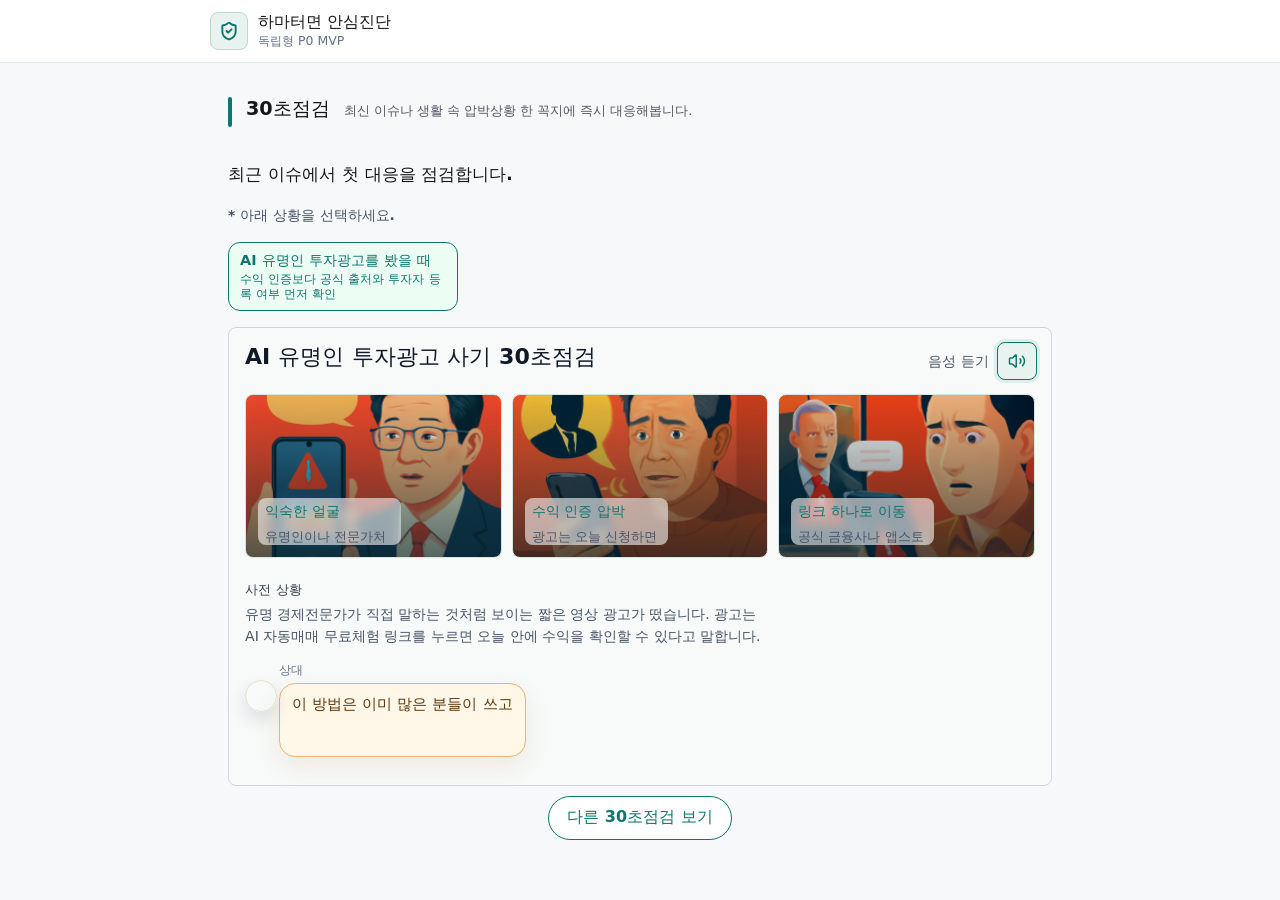
==== docs/mini/2026-06-ai-deepfake-investment-ad/index.html @ 928152b6 "Deploy AI deepfake investment 30sec page" ====
<!doctype html>
<html lang="ko">
  <head>
  <meta name="hama-public-runtime-contract" content="independent_issue_check_react_runtime.v1">
  <style>.top-nav,.participant-chip,.hama-close-button{display:none!important}.header-action-zone{justify-content:flex-end!important}.app-header{position:static!important}</style>
  <script>window.HAMA_PUBLIC_ISSUE_ID="issue_2026_06_ai_deepfake_investment_ad";if(!location.hash){location.replace(location.pathname+location.search+'#/issue-check?issue_id='+encodeURIComponent(window.HAMA_PUBLIC_ISSUE_ID));}</script>
    <meta charset="UTF-8" />
    <meta name="viewport" content="width=device-width, initial-scale=1.0" />
    <title>AI Fraud Prevention MVP</title>
    <script type="module" crossorigin src="./assets/index-FjPVDmF1.js"></script>
    <link rel="stylesheet" crossorigin href="./assets/index-Bc8JaOlA.css">
  </head>
  <body>
    <div id="root"></div>
  </body>
</html>
---- docs/mini/2026-06-ai-deepfake-investment-ad/assets/index-Bc8JaOlA.css ----
:root{color:#171717;background:#f7f8fa;font-family:Inter,Pretendard,Noto Sans KR,system-ui,-apple-system,BlinkMacSystemFont,Segoe UI,sans-serif;font-synthesis:none;text-rendering:optimizeLegibility}*{box-sizing:border-box}body{margin:0;min-width:320px}a{color:inherit;text-decoration:none}button,input,textarea{font:inherit}.app-shell{min-height:100vh}.app-header{position:sticky;top:0;z-index:10;border-bottom:1px solid #e4e7ec;background:#fffffff5;padding:12px 18px;-webkit-backdrop-filter:blur(12px);backdrop-filter:blur(12px)}.app-header-inner{display:flex;width:min(100%,860px);align-items:center;justify-content:space-between;gap:18px;margin:0 auto}.brand-link{display:inline-flex;min-width:190px;align-items:center;gap:10px}.brand-zone{display:inline-flex;min-width:250px;align-items:center;gap:10px}.admin-entry-link{flex:0 0 auto;border:1px solid #d0d5dd;border-radius:999px;background:#fff;padding:5px 9px;color:#667085;font-size:.74rem;font-weight:900}.admin-entry-link:hover,.admin-entry-link:focus-visible{border-color:#0f766e;color:#0f766e;outline:none}.header-action-zone{display:flex;min-width:0;flex:1;align-items:center;justify-content:flex-end;gap:12px}.hama-return-stack{display:inline-flex;flex:0 0 auto;align-items:center;flex-direction:column;justify-content:center;gap:5px;text-align:center}.participant-chip{flex:0 0 auto;padding:0 2px;color:#7a6672;font-size:.76rem;font-weight:500;line-height:1;white-space:nowrap}.hama-close-button{position:relative;display:inline-flex;flex:0 0 auto;align-items:center;gap:5px;overflow:hidden;border:1px solid #d8dee8;border-radius:999px;background:#fff;padding:6px 12px;color:#667085;font-size:.7rem;font-weight:900;line-height:1;white-space:nowrap;cursor:pointer}.hama-close-button:after{position:absolute;right:7px;top:50%;color:#66708524;content:"×";font-size:1.8rem;font-weight:900;line-height:1;transform:translateY(-52%)}.hama-close-button span{position:relative;z-index:1}.hama-close-button:hover,.hama-close-button:focus-visible{border-color:#9fb4c8;background:#f7fafc;color:#344054;outline:none}.brand-mark{display:inline-flex;width:38px;height:38px;align-items:center;justify-content:center;border:1px solid #bfd7d0;border-radius:8px;background:#e8f3ef;color:#0f766e}.brand-title,.brand-subtitle{display:block;letter-spacing:0}.brand-title{font-size:.98rem;font-weight:800;line-height:1.2}.brand-subtitle{margin-top:2px;color:#667085;font-size:.78rem;line-height:1.2}.top-nav{display:flex;min-width:0;flex:0 1 auto;align-items:center;justify-content:flex-end;gap:10px;overflow-x:auto;padding-bottom:2px}.top-nav-group{display:inline-flex;align-items:center;gap:4px}.top-nav-group+.top-nav-group{position:relative;padding-left:11px}.top-nav-group+.top-nav-group:before{position:absolute;left:0;width:1px;height:18px;border-radius:999px;background:#d6ddd8;content:""}.top-nav-link{flex:0 0 auto;border-radius:8px;padding:8px 11px;color:#475467;font-size:.94rem;font-weight:850;line-height:1}.top-nav-link:hover,.top-nav-link:focus-visible,.top-nav-link[aria-current=page]{background:#e8f3ef;color:#0f766e;outline:none}.page-shell{width:min(100%,860px);margin:0 auto;padding:30px 18px 42px}.module-header{margin-bottom:20px;border:0;border-radius:0;background:transparent;padding:4px 0 10px}.module-heading{display:flex;align-items:flex-start;gap:14px}.module-heading-bar{display:block;width:4px;height:52px;flex:0 0 auto;border-radius:999px;background:#0f766e}.module-header-issue-check .module-heading-bar,.module-header-diagnosis .module-heading-bar{height:30px}.module-header-report .module-heading-bar{height:76px}.module-header-issue-check+.content-band,.module-header-diagnosis+.content-band,.module-header-training+.content-band{border-top:0;padding-top:6px}.eyebrow{margin:0 0 6px;color:#0f766e;font-size:.72rem;font-weight:900;letter-spacing:0}h1,h2{margin:0;letter-spacing:0}h1{font-size:1.2rem;font-weight:750;line-height:1.28}h2{font-size:1.15rem;line-height:1.35}.hero-copy{max-width:760px;margin:8px 0 0;color:#525866;font-size:.8rem;line-height:1.55}.module-title-copy-row{display:grid;gap:0}.module-title-copy-row .hero-copy{margin:14px 0 0}.module-header-training .module-title-copy-row{display:flex;flex-wrap:wrap;align-items:baseline;gap:10px 14px}.module-header-training .hero-copy{max-width:none;margin:0}.module-header-diagnosis .module-title-copy-row,.module-header-issue-check .module-title-copy-row{display:flex;flex-wrap:wrap;align-items:baseline;gap:10px 14px}.module-header-diagnosis .hero-copy,.module-header-issue-check .hero-copy{max-width:none;margin:0}.entry-actions,.flow-actions{display:flex;flex-wrap:wrap;gap:10px}.entry-actions{margin:18px 0 0 56px}.primary-link,.secondary-link{display:inline-flex;min-height:40px;align-items:center;justify-content:center;gap:8px;border:1px solid transparent;border-radius:8px;padding:9px 13px;font-size:.92rem;font-weight:800}button.primary-link,button.secondary-link{cursor:pointer;font-family:inherit}button.primary-link:disabled,button.secondary-link:disabled{cursor:not-allowed;opacity:.55}.primary-link{background:#0f766e;color:#fff}.primary-link:hover,.primary-link:focus-visible{background:#115e59;outline:none}.secondary-link{border-color:#d0d5dd;background:#fff;color:#344054}.secondary-link:hover,.secondary-link:focus-visible{border-color:#98a2b3;outline:none}.module-grid{display:grid;grid-template-columns:repeat(2,minmax(0,1fr));gap:12px}.module-card{display:flex;min-height:132px;width:100%;align-items:flex-start;gap:12px;border:1px solid #e4e7ec;border-radius:8px;background:#fff;padding:16px;color:inherit;text-align:left}.module-card:hover,.module-card:focus-visible{border-color:#0f766e;outline:none}.module-card[data-highlighted=true]{border-color:#0f766e;box-shadow:0 0 0 3px #0f766e1f}.module-icon{display:inline-flex;width:40px;height:40px;flex:0 0 auto;align-items:center;justify-content:center;border-radius:8px;background:#e8f3ef;color:#0f766e}.module-text{display:grid;gap:6px}.module-meta{width:fit-content;border-radius:999px;background:#f2f4f7;padding:3px 8px;color:#475467;font-size:.74rem;font-weight:800}.module-title{font-size:1rem;font-weight:800;line-height:1.35}.module-description{color:#525866;font-size:.92rem;line-height:1.55}.content-band{display:grid;gap:16px;border-top:1px solid #e4e7ec;padding-top:22px}.status-panel{max-width:760px}.status-panel p{margin:10px 0 0;color:#525866;line-height:1.65}.issue-check-status-panel{display:flex;flex-wrap:wrap;align-items:baseline;gap:10px 14px;max-width:none}.issue-check-status-panel h2{font-size:1.05rem}.issue-check-status-panel .status-label{margin:0!important}.status-label{margin:0 0 8px!important;color:#0f766e!important;font-size:.82rem;font-weight:800}.privacy-note{margin:18px 0 0;color:#667085;font-size:.9rem}.hama-link-panel{display:flex;align-items:center;justify-content:space-between;gap:16px;border:1px solid #c7d7d2;border-radius:8px;background:#f7fbf9;padding:16px}.compact-hama-link-panel{align-items:flex-start}.hama-link-panel h2{margin:0;font-size:1.04rem}.hama-link-panel p{margin:8px 0 0;color:#475467;line-height:1.55}.hama-link-actions{display:flex;flex-wrap:wrap;justify-content:flex-end;gap:10px}.hama-login-status-panel{display:flex;align-items:center;justify-content:space-between;gap:14px;margin-top:8px;padding:0;background:transparent}.hama-login-status-panel h2{margin:0;color:#475467;font-size:.74rem;font-weight:400;line-height:1.35}.hama-login-status-panel h2:before{content:"※ "}.hama-login-status-panel.linked h2:before{content:""}.hama-login-status-panel .secondary-link{flex:0 0 auto;padding:7px 12px;font-size:.82rem}.hama-linked-badge{flex:0 0 auto;border:1px solid #b7ddd2;border-radius:999px;background:#effaf6;padding:5px 10px;color:#0f766e;font-size:.76rem;font-weight:850}.report-login-footer{margin-top:-4px}.report-login-footer .hama-login-status-panel{margin-top:0}.report-experience-recommendations{align-items:stretch;flex-direction:column}.hama-recommendation-copy{max-width:860px}.hama-experience-list{display:grid;grid-template-columns:repeat(2,minmax(0,1fr));gap:10px}.hama-experience-card{display:block;border:1px solid #d0d5dd;border-radius:8px;background:#fff;padding:13px;color:inherit;text-decoration:none}.hama-experience-card-link{cursor:pointer;transition:border-color .16s ease,box-shadow .16s ease,transform .16s ease}.hama-experience-card-link:hover,.hama-experience-card-link:focus-visible{border-color:#0f766e;box-shadow:0 8px 20px #0f172a14;outline:none;transform:translateY(-1px)}.hama-experience-card strong{color:#101828}.hama-experience-card p{margin:5px 0 0;font-size:.88rem}.compact-experience-link{min-height:38px;white-space:nowrap}.training-program-section{border:1px solid #d7e4df;border-radius:8px;background:#fff;padding:16px}.training-program-section .section-heading-row{align-items:center}.training-program-section .section-heading-row>div{max-width:760px}.hama-gate-layout{display:grid;justify-items:center}.hama-gate-card{display:grid;width:min(760px,100%);gap:16px;border:1px solid #d0d5dd;border-radius:8px;background:#fff;padding:24px}.hama-gate-card h2,.hama-gate-card h3{margin:0}.hama-gate-card p{margin:0;color:#475467;line-height:1.6}.hama-gate-actions{display:flex;flex-wrap:wrap;gap:10px}.hama-route-gate{padding-top:24px}.hama-route-gate-card{display:grid;gap:10px;max-width:720px;margin:0 auto;padding:26px;border:1px solid rgba(26,122,105,.18);border-radius:14px;background:#ffffffd1;box-shadow:0 12px 30px #17302a14}.hama-route-gate-icon{display:inline-flex;width:48px;height:48px;align-items:center;justify-content:center;border-radius:16px;color:#0f766e;background:#e6f5f1}.hama-route-gate-card h2{margin:0;font-size:1.18rem;color:#10231f}.hama-route-gate-card p{margin:0;color:#50615d;line-height:1.55}.mock-login-panel{display:grid;gap:12px;border:1px solid #c7d7d2;border-radius:8px;background:#f7fbf9;padding:16px}.hama-link-error{display:block;margin-top:8px;color:#b42318;font-size:.9rem}.hama-inline-note{color:#0f766e!important;font-weight:700}.hama-callback-layout{display:grid;gap:16px}.hama-token-input{width:min(420px,100%);border:1px solid #d0d5dd;border-radius:8px;margin-top:12px;padding:10px 12px;color:#101828;font:inherit}.hama-token-input:focus{border-color:#0f766e;outline:2px solid rgba(15,118,110,.16)}.hama-fake-token-row{display:flex;flex-wrap:wrap;gap:8px;margin-top:12px}.entry-context-panel{display:flex;gap:12px;border:1px solid #d7e4df;border-radius:8px;background:#fff;margin-bottom:16px;padding:16px}.entry-context-icon{display:inline-flex;width:40px;height:40px;flex:0 0 auto;align-items:center;justify-content:center;border-radius:8px;background:#e8f3ef;color:#0f766e}.entry-context-panel h2,.entry-choice-copy h2{font-size:1.1rem}.entry-context-panel p:not(.status-label),.entry-choice-copy p:not(.status-label){margin:8px 0 0;color:#525866;line-height:1.6}.entry-context-panel strong{color:#0f766e}.entry-context-meta{display:flex;flex-wrap:wrap;gap:8px;margin:12px 0 0}.entry-context-meta div{display:inline-flex;align-items:center;gap:6px;border-radius:999px;background:#f2f4f7;padding:5px 9px}.entry-context-meta dt,.entry-context-meta dd{margin:0;font-size:.78rem}.entry-context-meta dt{color:#667085;font-weight:800}.entry-context-meta dd{color:#344054}.entry-choice-band{display:flex;align-items:flex-end;justify-content:space-between;gap:16px;border-top:1px solid #e4e7ec;padding:20px 0 14px}.entry-choice-copy{max-width:720px}.entry-choice-note{display:inline-flex;flex:0 0 auto;align-items:center;gap:7px;border:1px solid #d0d5dd;border-radius:8px;background:#fff;padding:9px 11px;color:#475467;font-size:.86rem;font-weight:800}.chat-preview{display:grid;gap:14px;max-width:860px}.training-chat-preview{max-width:860px}.training-chat-room{min-height:0;align-content:start}.training-response-zone{border:1px solid #d0d5dd;border-radius:8px;background:#fff;padding:10px}.training-timer{display:grid;gap:6px;border:1px solid transparent;border-radius:8px;background:transparent;padding:2px 0 0}.training-timer>div:first-child{display:flex;align-items:center;justify-content:space-between;gap:12px;color:#475467;font-size:.84rem}.training-timer strong{color:#344054}.training-timer span{color:#0f766e;font-weight:900}.training-timer-track{height:5px;overflow:hidden;border-radius:999px;background:#e4e7ec}.training-timer-track span{display:block;height:100%;border-radius:inherit;background:#0f766e;transition:width .2s ease,background .2s ease}.training-timer-soon{border-color:#f6d68b;background:#fffbeb;padding:8px 10px}.training-timer-soon span{color:#b54708}.training-timer-soon .training-timer-track span,.training-timer-urgent .training-timer-track span{background:#d97706}.training-timer-urgent{border-color:#f1b861;background:#fff7ed;padding:8px 10px}.training-timer-urgent span{color:#9a3412}.training-inline-guide{display:flex;flex-wrap:wrap;gap:8px;margin-bottom:-8px;color:#475467;font-size:.9rem;line-height:1.45}.training-inline-guide strong{color:#101828}.training-context-text{display:grid;gap:5px;margin-bottom:4px;color:#475467;font-size:.9rem;line-height:1.6}.training-context-text strong{color:#101828;font-size:.86rem}.training-chat-title-row{display:flex;flex-wrap:wrap;align-items:baseline;gap:8px}.training-chat-title-row>div{display:flex;flex-wrap:wrap;align-items:baseline;gap:8px}.training-chat-title-row span{color:#0f766e;font-size:.82rem;font-weight:900}.training-chat-title-row h2{color:#101828;font-size:1.18rem;line-height:1.35}.response-timer{display:grid;flex:0 0 auto;justify-items:center;gap:2px;min-width:82px;color:#0f766e}.response-timer-ring{width:70px;height:70px;transform:rotate(-90deg)}.response-timer-ring-bg,.response-timer-ring-value{fill:none;stroke-width:8}.response-timer-ring-bg{stroke:#e6efe9}.response-timer-ring-value{stroke:#0f766e;stroke-linecap:round;transition:stroke-dashoffset .26s linear,stroke .18s ease}.response-timer-copy{display:grid;justify-items:center;gap:1px;font-size:.72rem;line-height:1.15}.response-timer-copy strong{color:#475467;font-size:.68rem;font-weight:800}.response-timer-copy span{color:inherit;font-weight:900}.response-timer-soon{color:#b54708}.response-timer-soon .response-timer-ring-value{stroke:#d97706}.response-timer-urgent{animation:response-timer-pulse .78s ease-in-out infinite alternate;color:#b45309}.response-timer-urgent .response-timer-ring-value{stroke:#f59e0b}.response-timer-paused{opacity:.72}.chat-room-timer{position:absolute;right:12px;bottom:12px;z-index:2;pointer-events:none}.chat-room-timer .response-timer{min-width:120px;padding:7px;border-radius:999px;background:#f7faf9e6;box-shadow:0 8px 18px #0f172a14}.chat-room-timer .response-timer-ring{width:98px;height:98px}.chat-room-timer .response-timer-copy strong{font-size:.68rem}.chat-room-timer .response-timer-copy span{font-size:.92rem}@keyframes response-timer-pulse{0%{transform:scale(1)}to{transform:scale(1.045)}}@media(max-width:640px){.diagnosis-situation-title-group,.training-chat-title-row{align-items:flex-start}.response-timer{min-width:68px}.response-timer-ring{width:58px;height:58px}.response-timer-copy{font-size:.68rem}.chat-room-timer{right:8px;bottom:8px}.chat-room-timer .response-timer{min-width:88px}.chat-room-timer .response-timer-ring{width:72px;height:72px}}.training-action-log{display:grid;grid-template-columns:repeat(2,minmax(0,1fr));gap:8px}.training-action-log button{display:flex;min-height:32px;align-items:center;animation:action-log-reveal .42s ease both;gap:8px;border:1px solid #eadfce;border-radius:8px;background:#fffaf2;padding:5px 9px;color:#344054;text-align:left;cursor:pointer}@keyframes action-log-reveal{0%{opacity:0;transform:translateY(8px)}to{opacity:1;transform:translateY(0)}}.training-action-log button[aria-pressed=true]{border-color:#0f766e;background:#ecfdf3;color:#0f766e}.training-action-log strong{flex:0 0 auto;color:inherit;font-size:.8rem}.training-action-log span{min-width:0;color:#667085;font-size:.78rem;line-height:1.25;overflow:hidden;text-overflow:ellipsis;white-space:nowrap}.training-response-note{margin:-2px 0 0;color:#667085;font-size:.74rem;line-height:1.34}.diagnosis-start,.diagnosis-chat-shell{display:grid;gap:14px;max-width:860px}.diagnosis-start-copy{display:grid;gap:2px}.diagnosis-start-copy h2{max-width:720px;font-size:1.45rem}.diagnosis-start-copy p:not(.status-label){display:flex;flex-wrap:wrap;align-items:baseline;gap:8px;max-width:860px;color:#525866;line-height:1.65}.diagnosis-start-copy p:not(.status-label) strong{color:#101828}.primary-pill-button{display:inline-flex;min-height:46px;width:fit-content;align-items:center;justify-content:center;border:1px solid #0f766e;border-radius:999px;background:#0f766e;padding:10px 22px;color:#fff;font-weight:900;cursor:pointer}.primary-pill-button:disabled{border-color:#d0d5dd;background:#eaecf0;color:#667085;cursor:not-allowed}.primary-pill-link,.secondary-pill-button{display:inline-flex;min-height:44px;min-width:164px;align-items:center;justify-content:center;gap:8px;border-radius:999px;padding:9px 18px;font-weight:900;text-decoration:none}.primary-pill-link{border:1px solid #1d4ed8;background:#1d4ed8;color:#fff}.secondary-pill-button{border:1px solid #0f766e;background:#fff;color:#0f766e;cursor:pointer}.secondary-pill-button:disabled{border-color:#d0d5dd;background:#f2f4f7;color:#98a2b3;cursor:not-allowed}.utility-text-button{display:inline-flex;min-height:32px;align-items:center;justify-content:center;border:1px solid #d0d5dd;border-radius:8px;background:#f9fafb;padding:6px 10px;color:#667085;font-size:.78rem;font-weight:800;line-height:1;cursor:pointer}.utility-text-button:hover{border-color:#98a2b3;background:#f2f4f7;color:#344054}.diagnosis-chat-topline{display:grid;grid-template-columns:minmax(0,2fr) minmax(250px,1fr);align-items:start;gap:14px}.diagnosis-progress-area{display:grid;gap:10px}.diagnosis-top-actions{display:flex;flex-wrap:wrap;justify-content:flex-end;gap:10px}.diagnosis-top-actions .primary-pill-button,.diagnosis-top-actions .primary-pill-link,.diagnosis-top-actions .secondary-pill-button{width:164px}.diagnosis-top-actions .utility-text-button{width:auto}.diagnosis-pre-notes{display:grid;gap:4px;color:#667085;font-size:.78rem;line-height:1.45}.diagnosis-pre-notes p{margin:0}.diagnosis-workspace{display:grid;align-items:start;grid-template-columns:1fr;gap:16px}.diagnosis-primary-column{display:grid;max-width:none;gap:10px}.diagnosis-experience-stage{width:100%}.diagnosis-context-note{display:grid;gap:4px;max-width:66%;color:#475467;font-size:.88rem;line-height:1.55}.diagnosis-context-note strong{color:#344054;font-size:.82rem}.diagnosis-context-note p{margin:0}.diagnosis-chat-room{position:relative;display:grid;min-height:0;align-content:start;gap:12px;border:1px solid #d0d5dd;border-radius:8px;background:#f7faf9;padding:16px}.diagnosis-situation-heading{margin:0 52px 2px 0;color:#101828;font-size:1.45rem;font-weight:900;line-height:1.15}.diagnosis-merged-title{display:flex;flex-wrap:wrap;align-items:baseline;gap:8px}.diagnosis-merged-title span{color:#0f766e;font-size:.88rem;font-weight:900}.diagnosis-merged-title .diagnosis-situation-heading{margin:0 52px 0 0;font-size:1.42rem}.issue-situation-heading{margin-bottom:0;font-size:1.38rem}.issue-context-note{margin-top:-2px;margin-bottom:2px}.diagnosis-situation-title-group{display:grid;gap:4px}.diagnosis-situation-title-group>div{display:grid;gap:4px;min-width:0}.diagnosis-pre-situation-title{margin:0 52px 2px 0;color:#344054;font-size:1.04rem;font-weight:800;line-height:1.35}.diagnosis-input-zone{display:grid;gap:10px}.diagnosis-bottom-actions{display:flex;flex-wrap:wrap;justify-content:center;gap:10px}.mock-action-panel{display:grid;gap:12px;border:1px solid #d0d5dd;border-radius:8px;background:#fff;padding:14px}.mock-action-panel h3,.mock-action-panel p{margin:0}.mock-action-panel h3{color:#101828;font-size:.98rem}.mock-action-panel p:not(.status-label){color:#667085;font-size:.86rem;line-height:1.5}.diagnosis-result-stage{display:grid;gap:14px}.result-stage-header{display:grid;gap:4px;border:1px solid #d0d5dd;border-radius:8px;background:#fff;padding:16px}.result-stage-header h2,.result-stage-header p{margin:0}.result-stage-header h2{color:#101828;font-size:1.35rem}.result-stage-header p:not(.status-label){color:#475467;font-size:.95rem}.result-stage-grid{display:grid;grid-template-columns:repeat(2,minmax(0,1fr));gap:14px}.result-info-block{display:grid;align-content:start;gap:12px;border:1px solid #d0d5dd;border-radius:8px;padding:16px}.result-info-block-context{background:#f8fafc}.result-info-block-user{border-color:#eadfcf;background:#fffaf2}.result-info-block h3{margin:0;color:#101828;font-size:1.04rem;line-height:1.35}.result-info-block dl{display:grid;gap:10px;margin:0}.result-info-block dl>div{display:grid;gap:3px}.result-info-block dt{color:#667085;font-size:.78rem;font-weight:900}.result-info-block dd{margin:0;color:#344054;font-size:.9rem;line-height:1.5}.issue-result-explanation{border:1px solid #d7e4df;border-radius:8px;background:#f7fbf9;margin:0;padding:10px 12px;color:#344054;font-size:.9rem;font-weight:700;line-height:1.55}.issue-result-headline{display:flex;flex-wrap:wrap;align-items:center;gap:9px}.issue-result-face{display:inline-flex;align-items:center;gap:5px;border-radius:999px;padding:5px 9px;font-size:.85rem}.issue-result-face span{font-size:1.1rem;line-height:1}.issue-result-face b{font-size:.8rem}.issue-result-face-safe{background:#f0fdf4;color:#047857}.issue-result-face-risk{background:#fef2f2;color:#b42318}.issue-result-face-neutral{background:#f8fafc;color:#475467}.diagnosis-result-actions{display:flex;flex-wrap:wrap;justify-content:center;gap:10px}.diagnosis-side-panel{position:sticky;top:12px;display:grid;min-height:300px;align-content:start;gap:12px;border:1px solid #d0d5dd;border-radius:8px;background:#fff;padding:16px}.diagnosis-side-panel h3{margin:0;color:#101828;font-size:1.05rem;line-height:1.35}.diagnosis-side-panel dl{display:grid;gap:10px;margin:0}.diagnosis-side-panel dl>div{display:grid;gap:3px}.diagnosis-side-panel dt{color:#667085;font-size:.78rem;font-weight:900}.diagnosis-side-panel dd{margin:0;color:#344054;font-size:.9rem;line-height:1.5}.diagnosis-side-placeholder{display:flex;min-height:260px;align-items:center;justify-content:center;margin:0;color:#98a2b3;font-size:.9rem;line-height:1.55;text-align:center}.diagnosis-signal-grid{display:grid;grid-template-columns:repeat(2,minmax(0,1fr));gap:8px}.diagnosis-signal-grid span{border-radius:8px;padding:7px 9px;font-size:.78rem;font-weight:900;text-align:center}.signal-muted{border:1px solid #e4e7ec;background:#f9fafb;color:#667085}.signal-neutral{border:1px solid #d0d5dd;background:#f8fafc;color:#475467}.signal-risk{border:1px solid #fecaca;background:#fef2f2;color:#b42318}.signal-safe{border:1px solid #bbf7d0;background:#f0fdf4;color:#047857}.quick-action-assist{display:grid;gap:8px;color:#475467;font-size:.88rem;line-height:1.55}.quick-action-assist p{margin:0}.quick-action-assist-row{display:grid;grid-template-columns:minmax(0,3fr) minmax(140px,1fr);align-items:center;gap:10px}.quick-action-toggle{display:inline-flex;align-items:center;justify-content:center;gap:6px;width:100%}.agent-speech-bubble{position:static;min-height:74px;padding-right:16px}.issue-check-shell .agent-speech-controls{position:absolute;top:14px;right:14px;display:inline-flex;align-items:center;gap:8px;z-index:4}.agent-speech-controls{position:absolute;top:14px;right:14px;display:inline-flex;align-items:center;gap:8px;z-index:2}.agent-speaker-button{width:38px;min-height:36px}.module-progress{display:grid;gap:8px}.module-progress>div:first-child{display:flex;align-items:center;justify-content:space-between;gap:12px;color:#475467;font-size:.9rem}.module-progress>div:first-child span{color:#0f766e;font-weight:900}.module-progress strong{color:#0f766e}.progress-track{height:8px;overflow:hidden;border-radius:999px;background:#e4e7ec}.progress-track span{display:block;height:100%;border-radius:inherit;background:#0f766e}.safety-notice{display:flex;gap:8px;margin-top:-8px;border:1px solid #fedf89;border-radius:8px;background:#fffaeb;padding:7px 9px;color:#7a2e0e}.safety-icon{display:inline-flex;flex:0 0 auto;margin-top:1px}.safety-notice strong{display:block;font-size:.84rem}.safety-notice p{margin:2px 0 0;font-size:.8rem;line-height:1.35}.chat-scenario{display:grid;gap:14px;border:1px solid #e4e7ec;border-radius:8px;background:#fff;padding:16px}.scenario-copy p:not(.status-label){margin:10px 0 0;color:#525866;line-height:1.65}.scenario-heading-row{display:flex;align-items:flex-start;justify-content:space-between;gap:12px}.scenario-message{margin:0;border-left:4px solid #0f766e;background:#f7fbf9;padding:12px 14px}.scenario-message span{color:#0f766e;font-size:.82rem;font-weight:800}.scenario-message p{margin:6px 0 0;color:#344054;line-height:1.6}.scenario-tags{display:flex;flex-wrap:wrap;gap:6px}.scenario-tags span{border-radius:999px;background:#eef4ff;padding:5px 9px;color:#3538cd;font-size:.78rem;font-weight:800}.chat-message-list{display:grid;gap:10px}.message-row{display:grid;max-width:min(86%,560px);gap:4px}.message-row-agent,.message-row-system,.message-row-result{justify-self:start}.message-row-user{justify-self:end}.message-speaker-label{display:flex;align-items:center;justify-content:flex-start;gap:8px;color:#667085;font-size:.78rem;font-weight:900}.message-row-user .message-speaker-label{justify-content:flex-end;text-align:right}.message-speaker-label small{color:#98a2b3;font-size:.72rem}.message-bubble{width:100%;border:1px solid #eadfce;border-radius:16px;background:#fffaf2;padding:9px 12px}.message-bubble header{display:flex;align-items:center;justify-content:space-between;gap:12px;margin-bottom:6px;color:#667085;font-size:.78rem;font-weight:800}.message-bubble small{color:#98a2b3;font-size:.72rem}.message-bubble p{margin:0;color:#344054;font-size:.92rem;line-height:1.45}.message-bubble-agent{border-color:#eadfce;background:#fffaf2}.message-bubble-user{border-color:#b7d9d2;background:#ecf8f4}.message-bubble-result{border-color:#bfdbfe;background:#eff6ff}.quick-actions{display:grid;grid-template-columns:repeat(3,minmax(0,1fr));gap:8px}.quick-action{display:flex;min-height:72px;align-items:flex-start;gap:8px;border:1px solid #d0d5dd;border-radius:8px;background:#fff;padding:11px;color:#344054;text-align:left;cursor:pointer}.quick-action:hover,.quick-action:focus-visible,.quick-action[aria-pressed=true]{border-color:#0f766e;background:#f7fbf9;outline:none}.quick-action strong,.quick-action small{display:block}.quick-action strong{font-size:.9rem}.quick-action small{margin-top:4px;color:#667085;font-size:.78rem;line-height:1.35}.free-response-form{display:grid;grid-template-columns:minmax(0,1fr) auto;align-items:end;gap:6px;border:1px solid #d0d5dd;border-radius:8px;background:#fff;padding:6px}.free-response-form textarea{min-height:32px;max-height:132px;width:100%;resize:none;border:0;color:#1d2939;line-height:1.45;outline:none;overflow-y:auto;padding:5px 4px}.free-response-form textarea::placeholder{color:#98a2b3}.input-actions{display:flex;align-items:center;justify-content:flex-end;gap:6px}.icon-button,.submit-button{display:inline-flex;min-height:38px;align-items:center;justify-content:center;gap:7px;border-radius:8px;font-weight:800}.icon-button{width:40px;border:1px solid #d0d5dd;background:#f9fafb;color:#667085}.icon-button:not(:disabled){border-color:#0f766e;background:#ecfdf3;color:#0f766e;box-shadow:0 0 0 3px #0f766e1a}.icon-button:not(:disabled):hover{background:#d9fbe8}.submit-button{border:1px solid #0f766e;background:#0f766e;padding:8px 12px;color:#fff}.free-response-form .icon-button,.free-response-form .submit-button{min-height:25px;border-radius:7px}.free-response-form .icon-button{width:25px;padding:0}.free-response-form .icon-button svg{width:13px;height:13px}.free-response-form .submit-button{padding:5px 10px;font-size:.86rem;white-space:nowrap}.icon-button:disabled,.submit-button:disabled{cursor:not-allowed;opacity:.55}.icon-button[aria-pressed=true]{border-color:#0f766e;background:#e8f3ef;color:#0f766e}.voice-status{grid-column:1 / -1;margin:0;color:#667085;font-size:.66rem;line-height:1.22}.voice-status-recording,.voice-status-transcribing,.voice-status-playing,.voice-status-loading{color:#0f766e;font-weight:800}.voice-status-error{color:#b42318;font-weight:800}.transcript-review{grid-column:1 / -1;display:grid;gap:8px;border:1px solid #99f6e4;border-radius:8px;background:#f0fdfa;padding:10px}.transcript-review-label{margin:0;color:#0f766e;font-size:.78rem;font-weight:900}.transcript-review p{margin:0;color:#1d2939;line-height:1.5}.transcript-review-actions{display:flex;flex-wrap:wrap;gap:8px}.secondary-button,.ghost-button{min-height:34px;border-radius:8px;padding:7px 10px;font-weight:800}.secondary-button{border:1px solid #0f766e;background:#0f766e;color:#fff}.ghost-button{border:1px solid #d0d5dd;background:#fff;color:#475467}.chat-status{display:inline-flex;align-items:center;gap:7px;margin:0;color:#667085;font-size:.88rem;line-height:1.45}.chat-status-success{color:#067647}.chat-status-error{color:#b42318}.scenario-picker{display:flex;flex-wrap:wrap;gap:8px}.keyword-start-guide{margin:4px 0 0;color:#475467;font-size:.86rem;font-weight:800;line-height:1.45}.scenario-chip{display:grid;gap:3px;border:1px solid #d0d5dd;border-radius:12px;background:#fff;color:#344054;cursor:pointer;font:inherit;font-size:.82rem;font-weight:800;max-width:230px;padding:8px 11px;text-align:left;transition:border-color .16s ease,color .16s ease,background .16s ease}.scenario-chip strong{color:#101828;font-size:.9rem;line-height:1.25}.scenario-chip span{color:#667085;font-size:.74rem;font-weight:700;line-height:1.3}.scenario-chip[aria-pressed=true]{border-color:#0f766e;background:#ecfdf3}.scenario-chip[aria-pressed=true] strong,.scenario-chip[aria-pressed=true] span{color:#0f766e}.result-card,.diagnostic-result-panel{display:grid;gap:10px;border:1px solid #bfdbfe;border-radius:8px;background:#eff6ff;color:#1d4ed8;padding:14px}.result-card span{color:#344054;font-size:.9rem}.training-pass-card{border-color:#bbf7d0;background:#f0fdf4;color:#047857}.training-retry-card{border-color:#fed7aa;background:#fff7ed;color:#9a3412}.training-axis-hint{display:grid;gap:8px;border:1px solid rgba(15,118,110,.18);border-radius:8px;background:#fff;padding:12px}.training-axis-hint p{margin:0;color:#475467;font-size:.88rem;line-height:1.55}.training-axis-grid{display:grid;grid-template-columns:repeat(4,minmax(0,1fr));gap:8px}.training-axis-grid span{display:grid;gap:4px;border:1px solid #e4e7ec;border-radius:8px;background:#f9fafb;padding:9px;color:#475467;font-size:.78rem;line-height:1.4}.training-axis-grid b{color:#101828}.training-result-actions{display:flex;flex-wrap:wrap;gap:10px}.training-judgment-stage{display:grid;gap:14px}.training-judgment-heading{display:flex;flex-wrap:wrap;align-items:baseline;gap:8px}.training-judgment-heading span{color:#0f766e;font-size:.82rem;font-weight:900}.training-judgment-heading h2{color:#101828;font-size:1.18rem}.training-judgment-context{display:flex;flex-wrap:wrap;gap:7px;margin:-6px 0 0;color:#475467;font-size:.9rem;line-height:1.55}.training-judgment-context strong{flex:0 0 auto;color:#101828}.training-axis-visual{display:grid;grid-template-columns:repeat(4,minmax(0,1fr));gap:10px}.training-axis-visual>div{display:grid;gap:7px;border:1px solid #d0d5dd;border-radius:8px;background:#fff;padding:12px}.training-axis-visual strong{color:#101828;font-size:.84rem}.training-axis-visual>div>div{display:flex;align-items:center;justify-content:space-between;gap:8px}.training-axis-visual b{color:#0f766e;font-size:.82rem}.training-axis-visual span{display:block;height:8px;border-radius:999px;background:#0f766e}.training-axis-visual p{margin:0;color:#667085;font-size:.78rem;line-height:1.45}.pill-action-row{justify-content:center}.training-bottom-panel{align-items:center;margin-top:4px;border:0;background:transparent;padding:0;box-shadow:none}.training-bottom-panel h2{color:#475467;font-size:.86rem;font-weight:400;line-height:1.35}.training-bottom-panel h2:before{content:"※ "}.training-bottom-actions{display:flex;flex-wrap:wrap;justify-content:center;gap:10px}.diagnostic-result-panel>div:first-child{display:inline-flex;align-items:center;gap:8px}.score-grid{display:grid;grid-template-columns:repeat(4,minmax(0,1fr));gap:8px;margin:0}.score-grid div{border:1px solid rgba(29,78,216,.18);border-radius:8px;background:#fff;padding:10px}.score-grid dt,.score-grid dd{margin:0}.score-grid dt{color:#667085;font-size:.78rem;font-weight:800}.score-grid dd{color:#1d4ed8;font-size:1.2rem;font-weight:900}.metric-grid{display:grid;grid-template-columns:repeat(6,minmax(0,1fr));gap:10px;margin:0}.metric-grid div{border:1px solid #e4e7ec;border-radius:8px;background:#fff;padding:13px}.metric-grid dt,.metric-grid dd{margin:0}.metric-grid dt{color:#667085;font-size:.78rem;font-weight:800}.metric-grid dd{margin-top:6px;color:#0f766e;font-size:1.35rem;font-weight:900;line-height:1}.compact-metrics{grid-template-columns:repeat(4,minmax(0,1fr))}.campaign-report-panels{display:grid;grid-template-columns:repeat(2,minmax(0,1fr));gap:16px}.distribution-list{display:grid;gap:8px}.distribution-list div{display:flex;min-height:44px;align-items:center;justify-content:space-between;gap:12px;border:1px solid #e4e7ec;border-radius:8px;background:#fff;padding:10px 12px}.distribution-list span{color:#344054;font-size:.9rem;font-weight:800;line-height:1.35}.distribution-list strong{color:#0f766e;font-size:1rem}.refresh-button{border:1px solid #d0d5dd;cursor:pointer}.refresh-button:disabled{cursor:not-allowed;opacity:.6}.admin-gate-card{display:grid;width:min(620px,100%);gap:16px;border:1px solid #d0d5dd;border-radius:8px;background:#fff;padding:20px}.admin-gate-card h2,.admin-gate-card p{margin:0}.admin-gate-card p:not(.status-label){margin-top:8px;color:#525866;line-height:1.6}.admin-gate-form{display:flex;flex-wrap:wrap;align-items:end;gap:10px}.admin-gate-form label{display:grid;flex:1 1 260px;gap:6px;color:#344054;font-size:.86rem;font-weight:900}.admin-gate-form input{min-height:40px;border:1px solid #d0d5dd;border-radius:8px;padding:8px 10px;color:#101828}.admin-gate-error{color:#b42318!important;font-weight:800}.empty-state{border:1px dashed #d0d5dd;border-radius:8px;color:#667085;margin:0;padding:14px}.text-button{display:inline-flex;align-items:center;justify-content:center;width:fit-content;gap:7px;border:0;background:transparent;color:#475467;cursor:pointer;font:inherit;font-size:.9rem;font-weight:800;padding:4px 0}.report-summary-panel{display:grid;grid-template-columns:auto minmax(0,1fr) auto;align-items:start;gap:14px;border:1px solid #d7e4df;border-radius:8px;background:#fff;padding:16px}.report-summary-panel p:not(.status-label){margin:8px 0 0;color:#525866;line-height:1.65}.report-summary-panel strong{display:block;margin-top:10px;color:#0f766e}.report-icon{display:inline-flex;width:42px;height:42px;align-items:center;justify-content:center;border-radius:8px;background:#e8f3ef;color:#0f766e}.total-score{display:grid;min-width:92px;justify-items:center;border:1px solid #bfdbfe;border-radius:8px;background:#eff6ff;padding:12px}.total-score span{color:#667085;font-size:.78rem;font-weight:800}.total-score strong{margin:0;color:#1d4ed8;font-size:2rem;line-height:1}.report-section{display:grid;gap:12px}.report-tab-switcher{display:inline-flex;width:fit-content;gap:6px;border:1px solid #d0d5dd;border-radius:999px;background:#fff;padding:4px}.report-tab-button{border:0;border-radius:999px;background:transparent;padding:8px 14px;color:#475467;font-weight:900;cursor:pointer}.report-tab-button[aria-pressed=true]{background:#0f766e;color:#fff}.training-effect-visual{display:grid;grid-template-columns:repeat(2,minmax(0,1fr));gap:10px}.training-effect-visual div{display:grid;gap:8px;border:1px solid #e4e7ec;border-radius:8px;background:#f9fafb;padding:16px}.training-effect-visual span{color:#667085;font-size:.82rem;font-weight:900}.training-effect-visual strong{color:#0f766e;font-size:2rem;line-height:1}.training-effect-copy{margin:0;border:.5px solid #d2e2ea;border-radius:10px;background:#f8fbfd;padding:9px 10px;color:#475467;font-size:.84rem;line-height:1.5}.training-report-item-list{display:grid;grid-template-columns:repeat(2,minmax(0,1fr));gap:10px}.training-report-item{display:grid;gap:5px;border:1px solid #fed7aa;border-radius:8px;background:#fff7ed;padding:9px 10px}.training-report-item.passed{border-color:#bbf7d0;background:#f0fdf4}.training-report-item>div{display:flex;align-items:center;justify-content:space-between;gap:10px}.training-report-item strong{color:#101828}.training-report-item span{border-radius:999px;background:#fff;padding:4px 8px;color:#0f766e;font-size:.76rem;font-weight:900}.training-report-item p,.training-report-item small{margin:0;color:#475467;line-height:1.5}.report-visual-section{gap:16px}.section-heading-row{display:flex;align-items:flex-start;justify-content:space-between;gap:12px}.section-heading-row h2,.section-heading-row p{margin:0}.section-heading-row p{margin-top:5px;color:#667085;font-size:.9rem;line-height:1.5}.section-heading-row span{color:#667085;font-size:.84rem;font-weight:800}.report-visual-grid{display:grid;grid-template-columns:minmax(280px,.9fr) minmax(0,1.1fr);gap:14px}.chart-panel{display:grid;gap:12px;border:1px solid #d0d5dd;border-radius:8px;background:#fff;padding:16px}.chart-heading{display:grid;gap:4px}.chart-heading h3,.chart-heading p{margin:0}.chart-heading h3{color:#101828;font-size:1rem}.chart-heading p{color:#667085;font-size:.86rem;line-height:1.5}.radar-chart-wrap{display:flex;justify-content:center}.radar-chart{width:min(100%,260px);height:auto}.radar-grid{fill:none;stroke:#e4e7ec;stroke-width:1}.radar-reference{fill:#1d4ed81c;stroke:#1d4ed8;stroke-dasharray:4 4;stroke-width:2}.radar-user{fill:#0f766e3b;stroke:#0f766e;stroke-width:3}.radar-label{fill:#475467;font-size:.68rem;font-weight:900;text-anchor:middle}.chart-legend{display:flex;flex-wrap:wrap;justify-content:center;gap:10px;color:#475467;font-size:.82rem;font-weight:800}.chart-legend span:before{display:inline-block;width:10px;height:10px;margin-right:6px;border-radius:999px;content:""}.legend-user:before{background:#0f766e}.legend-reference:before{background:#1d4ed8}.axis-bar-list,.risk-bar-list{display:grid;gap:12px}.axis-bar-item,.risk-bar-card{display:grid;gap:7px}.axis-bar-label{order:1}.axis-bar-item p{order:2}.axis-bar-item .comparison-bar{order:3}.axis-bar-label,.risk-bar-card>div:first-child{display:flex;align-items:center;justify-content:space-between;gap:12px;color:#344054;font-size:.9rem}.axis-bar-label span,.risk-bar-card span{color:#0f766e;font-weight:900}.comparison-bar{position:relative;height:13px;overflow:hidden;border-radius:999px;background:#eef2f6}.comparison-bar span{position:absolute;inset:0 auto 0 0;border-radius:999px}.comparison-bar-reference{background:#1d4ed838}.comparison-bar-user{height:7px;margin-top:3px;background:#0f766e}.comparison-bar-risk{height:7px;margin-top:3px;background:#dc2626}.axis-bar-item p,.risk-bar-card p{margin:0;color:#667085;font-size:.8rem;line-height:1.45}.score-warning-box{display:grid;gap:5px;border:1px solid #fed7aa;border-radius:8px;background:#fff7ed;padding:13px 14px}.score-warning-box strong{color:#9a3412}.score-warning-box p{margin:0;color:#7c2d12;font-size:.88rem;line-height:1.55}.risk-bar-card{border:1px solid #e4e7ec;border-radius:8px;background:#fff;padding:14px}.risk-comparison-bar{height:12px}.linked-timeline-summary{display:grid;gap:5px;border:1px solid #99f6e4;border-radius:8px;background:#f0fdfa;padding:12px 14px}.linked-timeline-summary strong{color:#0f766e}.linked-timeline-summary p{margin:0;color:#475467;font-size:.88rem;line-height:1.5}.history-chart{display:flex;min-height:180px;align-items:end;gap:10px;border:1px solid #e4e7ec;border-radius:8px;background:#fff;padding:16px}.history-column{display:grid;min-width:48px;flex:1;align-items:end;justify-items:center;gap:6px;color:#475467;font-size:.78rem}.history-column span{width:100%;min-height:6px;border-radius:8px 8px 2px 2px;background:linear-gradient(180deg,#14b8a6,#0f766e)}.history-column strong{color:#0f766e;font-size:.9rem}.history-column small{color:#667085;font-weight:800}.timeline-delta-grid{display:grid;grid-template-columns:repeat(4,minmax(0,1fr));gap:10px}.timeline-delta-card{border:1px solid #e4e7ec;border-radius:8px;background:#fff;padding:12px}.timeline-delta-card strong,.timeline-delta-card span{display:block}.timeline-delta-card strong{color:#344054;font-size:.86rem}.timeline-delta-card span{margin-top:8px;font-size:1.1rem;font-weight:900}.timeline-delta-card p{margin:5px 0 0;color:#667085;font-size:.78rem}.positive-delta{color:#0f766e}.negative-delta{color:#b42318}.compact-empty-state{min-height:auto}.insight-grid{display:grid;grid-template-columns:repeat(2,minmax(0,1fr));gap:12px}.insight-card,.experience-card{border:1px solid #e4e7ec;border-radius:8px;background:#fff;padding:16px}.insight-card h3{margin:10px 0 8px;font-size:1rem;line-height:1.35}.insight-card p,.experience-card p{margin:0;color:#525866;line-height:1.6}.insight-card>strong{display:block;margin-top:12px;color:#1d4ed8}.module-meta-risk{color:#b42318}.axis-list{display:grid;gap:10px;margin:0}.axis-list div{border:1px solid #e4e7ec;border-radius:8px;background:#fff;padding:14px}.axis-list dt{display:flex;align-items:center;justify-content:space-between;gap:10px;margin:0;font-weight:900}.axis-list dt strong{color:#0f766e}.axis-list dd{margin:7px 0 0;color:#525866;line-height:1.55}.experience-list{display:grid;gap:12px}.experience-card{display:grid;grid-template-columns:auto minmax(0,1fr);gap:14px}.experience-card h2{margin:10px 0 8px}.experience-card .primary-link{width:fit-content;margin-top:14px}.experience-rank{display:inline-flex;width:38px;height:38px;align-items:center;justify-content:center;border-radius:8px;background:#0f766e;color:#fff;font-weight:900}.report-layout{gap:12px;border:1px solid #e6e0d7;border-radius:12px;background:#fffdf9;padding:14px}.report-layout-diagnosis{background:linear-gradient(180deg,#fffaf6fa,#fffffffa);border-color:#eadfd3}.report-layout-training{background:linear-gradient(180deg,#f5fbfffa,#fffffffa);border-color:#d6e6ee}.report-identity-card{display:flex;align-items:center;justify-content:space-between;gap:12px;border:1px solid #e4ddd3;border-radius:12px;background:#fffffff5;padding:12px 16px;box-shadow:0 6px 18px #0f172a0a}.report-identity-card h2{margin:0 0 5px;color:#171717;font-size:1rem;font-weight:900;line-height:1.25}.report-identity-card p{margin:0;color:#475467;font-size:.76rem;font-weight:650;line-height:1.45}.report-identity-card strong{color:#0f172a;font-weight:900}.report-identity-badge{flex:0 0 auto;border:1px solid #b8d8f4;border-radius:999px;background:#f4faff;padding:6px 11px;color:#1f6cb2;font-size:.72rem;font-weight:900;white-space:nowrap}.report-identity-card-training{border-color:#cfe2eb;background:#fbfdff}.report-identity-card-training .report-identity-badge{border-color:#b7d8ce;background:#edf8f4;color:#0f766e}.report-layout .status-label,.report-layout .section-heading-row span{color:#64748b!important;font-size:.68rem;font-weight:800;letter-spacing:.06em;text-transform:uppercase}.report-layout .report-tab-switcher{border-color:#ded6cc;background:#ffffffe6}.report-layout .report-tab-button{padding:6px 12px;font-size:.82rem}.report-summary-panel{border-width:.5px;border-color:#e0d8cf;border-radius:12px;box-shadow:0 8px 24px #0f172a09;padding:14px 16px}.report-layout-diagnosis .report-summary-panel{background:#fff}.report-layout-training .report-summary-panel{border-color:#cfe2eb;background:#fbfdff}.report-layout-training .report-training-summary{border-color:#d2e2ea;background:#fff}.report-layout-training .training-effect-donut{background:radial-gradient(circle at center,#ffffff 0 47%,transparent 48%),conic-gradient(#185fa5 0 calc(var(--vulnerability-index) * 1%),#edf2f7 0 100%)}.report-layout-training .training-effect-donut strong,.report-layout-training .vulnerability-summary-copy h2{color:#185fa5}.report-layout-training .vulnerability-dot{background:#185fa5}.training-effect-bar span{background:linear-gradient(90deg,#d97706,#0f766e)}.training-summary-metrics{margin-top:2px!important;color:#0f766e!important;font-size:.86rem!important}.report-vulnerability-summary{grid-template-columns:auto minmax(0,1fr);align-items:center;gap:22px;padding:18px 22px}.vulnerability-donut{display:grid;width:118px;height:118px;place-items:center;border-radius:50%;background:radial-gradient(circle at center,#ffffff 0 47%,transparent 48%),conic-gradient(#e85b2b 0 calc(var(--vulnerability-index) * 1%),#eee 0 100%)}.vulnerability-donut>div{display:grid;justify-items:center;color:#e85b2b;line-height:1}.vulnerability-donut strong{margin:0;color:#e85b2b;font-size:2rem;font-weight:800}.vulnerability-donut span{color:#667085;font-size:.88rem;font-weight:800}.vulnerability-summary-copy{display:grid;gap:9px}.vulnerability-summary-copy h2{display:flex;flex-wrap:wrap;align-items:baseline;gap:7px;margin:0;color:#e85b2b;font-size:1.05rem;font-weight:850}.vulnerability-summary-copy h2 small{color:#667085;font-size:.8rem;font-weight:800}.vulnerability-dot{width:10px;height:10px;border-radius:50%;background:#e85b2b}.report-summary-panel .vulnerability-summary-copy p:not(.status-label){margin:0;color:#525866;font-size:.9rem;line-height:1.55}.vulnerability-risk-bar{height:6px;overflow:hidden;border-radius:999px;background:#efeee9}.vulnerability-risk-bar span{display:block;width:calc(var(--vulnerability-index) * 1%);height:100%;border-radius:inherit;background:linear-gradient(90deg,#5f8f28,#c29922 55%,#e85b2b)}.vulnerability-risk-scale{display:grid;grid-template-columns:auto repeat(5,1fr) auto;gap:8px;color:#8a8f98;font-size:.72rem;font-weight:750}.vulnerability-risk-scale b{color:#6b7280;font-weight:850}.report-summary-panel h2{font-size:1.08rem;font-weight:800}.report-summary-panel p:not(.status-label){margin-top:6px;color:#596474;font-size:.86rem;line-height:1.55}.report-summary-panel strong{margin-top:7px;color:#0a6e5a;font-size:.9rem}.report-icon{width:36px;height:36px;background:#edf7f3;color:#0a6e5a}.report-layout-training .report-icon{background:#eaf4ff;color:#185fa5}.total-score{min-width:84px;border-width:.5px;border-color:#e5d6c9;background:#fffaf4;padding:10px 12px}.report-layout-training .total-score{border-color:#cfe2eb;background:#f0f7ff}.total-score strong{color:#b33a00;font-size:1.75rem;font-weight:800}.report-layout-training .total-score strong{color:#185fa5}.report-section{gap:9px}.section-heading-row{align-items:baseline}.section-heading-row h2{color:#111827;font-size:.98rem}.section-heading-row p{margin-top:3px;font-size:.8rem;line-height:1.45}.report-visual-grid,.risk-bar-list,.insight-grid,.hama-experience-list{gap:10px}.chart-panel,.risk-bar-card,.insight-card,.experience-card,.hama-experience-card,.training-program-section,.training-report-item,.history-chart,.axis-list div{border-width:.5px;border-color:#e1d9d0;border-radius:10px;background:#fff;box-shadow:0 6px 18px #0f172a08}.report-layout-training .chart-panel,.report-layout-training .risk-bar-card,.report-layout-training .insight-card,.report-layout-training .experience-card,.report-layout-training .hama-experience-card,.report-layout-training .training-program-section,.report-layout-training .training-report-item,.report-layout-training .history-chart,.report-layout-training .axis-list div{border-color:#d2e2ea;background:#fff}.chart-panel{gap:9px;padding:12px}.chart-heading h3{font-size:.9rem}.chart-heading p,.axis-bar-item p,.risk-bar-card p,.insight-card p,.experience-card p,.hama-experience-card p,.training-report-item p,.training-report-item small,.axis-list dd{color:#5f6b7a;font-size:.76rem;line-height:1.45}.radar-chart{width:min(100%,218px)}.radar-reference{fill:#a0c4ff3d;stroke:#6ea8fe;stroke-width:1.5}.radar-user{fill:#0f8c6e33;stroke:#0f8c6e;stroke-width:2.5}.axis-bar-list{gap:9px}.axis-bar-item{border-radius:9px;border:.5px solid #e1d9d0;padding:9px 10px}.axis-bar-item:nth-child(4n+1){border-color:#b5d4f4;background:#eaf4ff}.axis-bar-item:nth-child(4n+2){border-color:#fac775;background:#fff6e8}.axis-bar-item:nth-child(4n+3){border-color:#9fe1cb;background:#ecfaf5}.axis-bar-item:nth-child(4n){border-color:#f5c4b3;background:#fff2ed}.axis-bar-label,.risk-bar-card>div:first-child{font-size:.82rem}.comparison-bar{height:8px;background:#0f172a14}.comparison-bar-user,.comparison-bar-risk{height:4px;margin-top:2px}.risk-bar-list{grid-template-columns:repeat(2,minmax(0,1fr))}.risk-bar-card{padding:11px 12px;border-left:3px solid #d85a30}.risk-bar-card:nth-child(4n+1){border-left-color:#e24b4a}.risk-bar-card:nth-child(4n+2){border-left-color:#d85a30}.risk-bar-card:nth-child(4n+3){border-left-color:#ef9f27}.risk-bar-card:nth-child(4n){border-left-color:#378add}.hama-link-panel.report-experience-recommendations,.training-program-section{border-width:.5px;border-color:#d9d0c6;border-radius:12px;background:#fff;padding:14px 16px}.hama-recommendation-copy h2,.training-program-section h2{font-size:.98rem}.hama-recommendation-copy p,.training-program-section p{font-size:.8rem;line-height:1.5}.hama-experience-card{border-left:3px solid #0a6e5a;padding:10px 12px}.hama-experience-card strong{font-size:.86rem}.history-chart{min-height:150px;padding:12px}.axis-list{gap:8px}.axis-list div{padding:10px 12px}.axis-list dt{font-size:.84rem}.training-effect-visual div{border-width:.5px;border-radius:10px;padding:12px}.training-effect-visual strong{color:#185fa5;font-size:1.7rem}.training-report-item{gap:6px;padding:10px 12px}.training-report-item.passed{border-color:#9fe1cb;background:#f2fbf7}.training-report-item:not(.passed){border-color:#fac775;background:#fff8ed}.training-report-item:nth-child(3n+1){border-color:#b5d4f4;background:#f3f8ff}.training-report-item:nth-child(3n+2){border-color:#fac775;background:#fff8ed}.training-report-item:nth-child(3n){border-color:#9fe1cb;background:#f2fbf7}.axis-bar-item,.axis-bar-item:nth-child(4n+1),.axis-bar-item:nth-child(4n+2),.axis-bar-item:nth-child(4n+3),.axis-bar-item:nth-child(4n){border-color:#e2e0da;background:transparent}.axis-bar-label span,.risk-bar-card span{display:inline-flex;align-items:baseline;gap:1px;color:#6b7280;font-weight:700}.axis-bar-label span b,.risk-bar-card span b{font-size:1.38rem;line-height:1}.axis-bar-item.score-good .axis-bar-label span b,.axis-trend-card.score-good b{color:#15803d}.axis-bar-item.score-caution .axis-bar-label span b,.axis-trend-card.score-caution b{color:#d97706}.axis-bar-item.score-risk .axis-bar-label span b,.axis-trend-card.score-risk b{color:#dc2626}.axis-bar-item.score-good .comparison-bar-user,.axis-trend-card.score-good polyline,.axis-trend-card.score-good circle{background:#15803d;stroke:#15803d;fill:#15803d}.axis-bar-item.score-caution .comparison-bar-user,.axis-trend-card.score-caution polyline,.axis-trend-card.score-caution circle{background:#d97706;stroke:#d97706;fill:#d97706}.axis-bar-item.score-risk .comparison-bar-user,.axis-trend-card.score-risk polyline,.axis-trend-card.score-risk circle{background:#dc2626;stroke:#dc2626;fill:#dc2626}.axis-bar-item .comparison-bar{height:7px;margin-top:2px}.axis-bar-item .comparison-bar-user{height:7px;margin-top:0}.axis-bar-item .comparison-bar-reference{display:none}.risk-bar-list .section-heading-row,.report-section[aria-label="유형별 위험 비교"] .section-heading-row{align-items:center}.report-section[aria-label="유형별 위험 비교"] .section-heading-row>div{display:flex;align-items:baseline;gap:10px}.report-section[aria-label="유형별 위험 비교"] .section-heading-row p{margin:0}.axis-trend-grid{display:grid;grid-template-columns:repeat(2,minmax(0,1fr));gap:10px}.axis-trend-card{display:grid;gap:8px;border:.5px solid #e2e0da;border-radius:10px;background:#fff;padding:12px}.axis-trend-card>div:first-child{display:flex;align-items:baseline;justify-content:space-between;gap:10px}.axis-trend-card strong{color:#1f2937;font-size:.86rem}.axis-trend-card span{color:#667085;font-size:.78rem;font-weight:800}.axis-trend-card svg{width:100%;height:58px;overflow:visible}.axis-trend-card polyline{fill:none;stroke-width:3;stroke-linecap:round;stroke-linejoin:round}.axis-trend-scale{display:flex;justify-content:space-between;color:#8a8f98;font-size:.68rem;font-weight:750}.priority-action-list{display:grid;gap:10px}.priority-action-card{display:grid;grid-template-columns:auto minmax(0,1fr) auto;align-items:center;gap:12px;border:.5px solid #e2e0da;border-radius:12px;background:#fff;padding:12px 14px}.priority-action-card>span{display:grid;width:28px;height:28px;place-items:center;border-radius:999px;background:#f4f0ea;color:#6b7280;font-size:.82rem;font-weight:900}.priority-action-card strong{color:#111827;font-size:.92rem}.priority-action-card p{margin:3px 0 0;color:#596474;font-size:.78rem;line-height:1.45}.priority-action-card em{border-radius:999px;padding:5px 9px;font-size:.72rem;font-style:normal;font-weight:850}.priority-action-card.score-good em{background:#dcfce7;color:#15803d}.priority-action-card.score-caution em{background:#fef3c7;color:#b45309}.priority-action-card.score-risk em{background:#fee2e2;color:#b91c1c}.training-program-section{margin-top:6px}.spin{animation:spin .8s linear infinite}.sr-only{position:absolute;width:1px;height:1px;overflow:hidden;clip:rect(0,0,0,0);white-space:nowrap}@keyframes spin{to{transform:rotate(360deg)}}@media(max-width:860px){.app-header{padding:12px 14px}.app-header-inner{align-items:flex-start;flex-direction:column}.brand-zone{width:100%;justify-content:space-between}.header-action-zone{width:100%;align-items:flex-start;flex-direction:column}.participant-chip{align-self:center}.hama-return-stack{align-items:center}.hama-close-button{align-self:center}.top-nav{justify-content:flex-start;width:100%}.diagnosis-chat-topline{grid-template-columns:1fr}.diagnosis-top-actions{justify-content:flex-start}.diagnosis-workspace{grid-template-columns:1fr}.diagnosis-primary-column{max-width:none}.diagnosis-side-panel{position:static}.result-stage-grid,.report-visual-grid{grid-template-columns:1fr}.report-identity-card{align-items:flex-start;flex-direction:column}.training-report-item-list,.hama-experience-list,.hama-experience-card{grid-template-columns:1fr}.timeline-delta-grid{grid-template-columns:repeat(2,minmax(0,1fr))}}@media(max-width:720px){.page-shell{padding:22px 14px 34px}h1{font-size:1.55rem}.hero-copy,.entry-actions{margin-left:0}.module-grid{grid-template-columns:1fr}.module-card{min-height:120px}.quick-actions,.quick-action-assist-row,.free-response-form{grid-template-columns:1fr}.input-actions{justify-content:space-between}.diagnosis-top-actions{justify-content:center}.message-row{max-width:92%}.diagnosis-result-actions{align-items:stretch;flex-direction:column}.diagnosis-result-actions .primary-pill-button,.diagnosis-result-actions .secondary-pill-button{width:100%}.training-action-log,.training-axis-visual{grid-template-columns:1fr}.training-result-actions .primary-pill-button,.training-result-actions .primary-pill-link,.training-result-actions .secondary-pill-button,.hama-gate-actions,.hama-gate-actions .primary-link,.hama-gate-actions .secondary-link,.compact-experience-link{width:100%}.hama-login-status-panel{align-items:stretch;flex-direction:column}.hama-login-status-panel .secondary-link,.hama-linked-badge{align-self:flex-start}.entry-context-panel,.entry-choice-band{align-items:flex-start;flex-direction:column}.entry-choice-note{width:100%}.score-grid,.training-axis-grid,.metric-grid,.compact-metrics{grid-template-columns:repeat(2,minmax(0,1fr))}.report-summary-panel,.experience-card{grid-template-columns:1fr}.section-heading-row{align-items:flex-start;flex-direction:column}.insight-grid,.campaign-report-panels,.timeline-delta-grid,.training-axis-grid{grid-template-columns:1fr}.total-score{justify-items:start}}.issue-situation-card-row{display:grid;grid-template-columns:repeat(3,minmax(0,1fr));gap:10px;margin:12px 0}.issue-situation-card{border:1px solid #d6e6df;border-radius:8px;background:linear-gradient(180deg,#fff,#f2fbf7);padding:12px}.issue-situation-card-visual{position:relative;display:flex;min-height:164px;align-items:flex-end;overflow:hidden;background-image:linear-gradient(180deg,#08202a14,#08202aad),var(--issue-card-image);background-position:center;background-size:cover;animation:issue-card-rise .52s ease both}.issue-situation-card-visual:nth-child(2){animation-delay:.12s}.issue-situation-card-visual:nth-child(3){animation-delay:.24s}.issue-situation-card-copy{position:relative;z-index:1;width:min(62%,170px);max-height:34%;overflow:hidden;border-radius:8px;background:#ffffff94;padding:5px 7px;-webkit-backdrop-filter:blur(5px);backdrop-filter:blur(5px)}@keyframes issue-card-rise{0%{opacity:0;transform:translateY(10px) scale(.98)}to{opacity:1;transform:translateY(0) scale(1)}}.issue-situation-card strong{display:block;color:#0f766e;font-size:.86rem}.issue-situation-card p{margin:6px 0 0;color:#475467;font-size:.82rem;line-height:1.45}.issue-check-shell .message-row-agent{position:relative;padding-left:34px}.issue-check-shell .message-row-agent:before{position:absolute;left:0;top:18px;width:30px;height:30px;border:1px solid #eadfce;border-radius:50%;background:var(--message-avatar-url, url(/assets/issue-check/ai-family-voice-avatar.png)) center / cover no-repeat;box-shadow:0 8px 18px #0f172a1f;content:""}.issue-check-shell .message-row-user{position:relative;padding-right:34px}.issue-check-shell .message-row-user:after{position:absolute;right:0;top:18px;display:grid;width:30px;height:30px;place-items:center;border:1px solid #b7d9d2;border-radius:50%;background:linear-gradient(145deg,#e7f8f2,#ccece3);color:#0f766e;content:"나";font-size:.72rem;font-weight:900;box-shadow:0 8px 18px #0f172a14}@media(max-width:720px){.issue-situation-card-row{grid-template-columns:1fr}}.diagnosis-chat-room{position:relative}.issue-floating-speech-control{position:absolute;top:14px;right:14px;z-index:3;display:none}.issue-floating-speech-control span{border:1px solid #d8efe8;border-radius:999px;background:#ffffffdb;padding:5px 8px;color:#667085;font-size:.68rem;font-weight:800}.message-bubble-emphasis{border-color:#f0b36a!important;background:#fff7e8!important;color:#5f370e;box-shadow:0 10px 24px #b453091a}.message-bubble-emphasis p{color:#5f370e;font-weight:850}.issue-check-shell .agent-speech-floating-control{position:absolute;top:14px;right:14px;z-index:5}.issue-check-shell .agent-speech-row .agent-speech-controls:not(.agent-speech-floating-control){display:none}
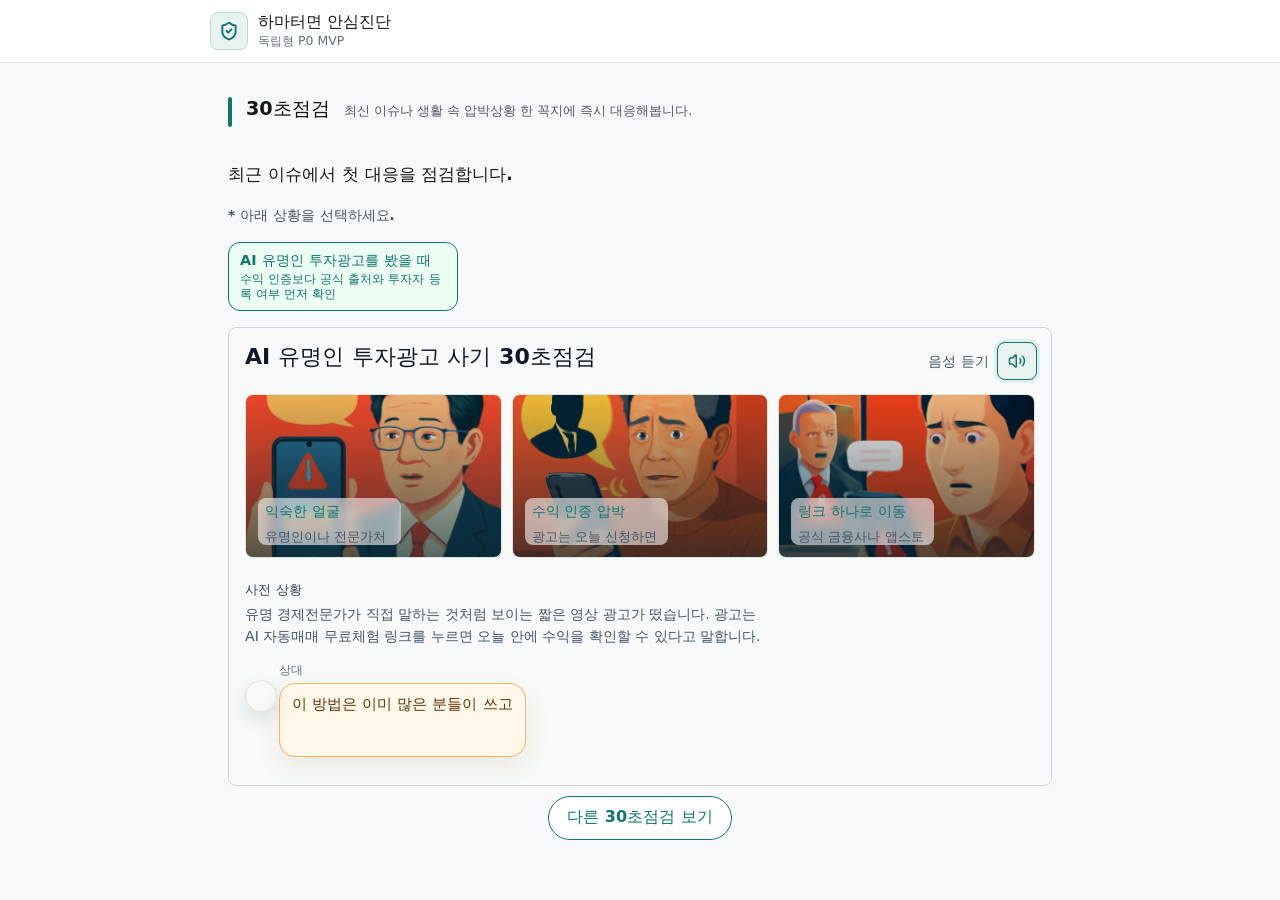
==== commit 463dbc2d: "Add online investment chatroom v3 public page" ====
--- a/docs/mini/2026-06-ai-deepfake-investment-ad/index.html
+++ b/docs/mini/2026-06-ai-deepfake-investment-ad/index.html
@@ -7,7 +7,7 @@
     <meta charset="UTF-8" />
     <meta name="viewport" content="width=device-width, initial-scale=1.0" />
     <title>AI Fraud Prevention MVP</title>
-    <script type="module" crossorigin src="./assets/index-FjPVDmF1.js"></script>
+    <script type="module" crossorigin src="./assets/index-0NgC3gu-.js"></script>
     <link rel="stylesheet" crossorigin href="./assets/index-Bc8JaOlA.css">
   </head>
   <body>
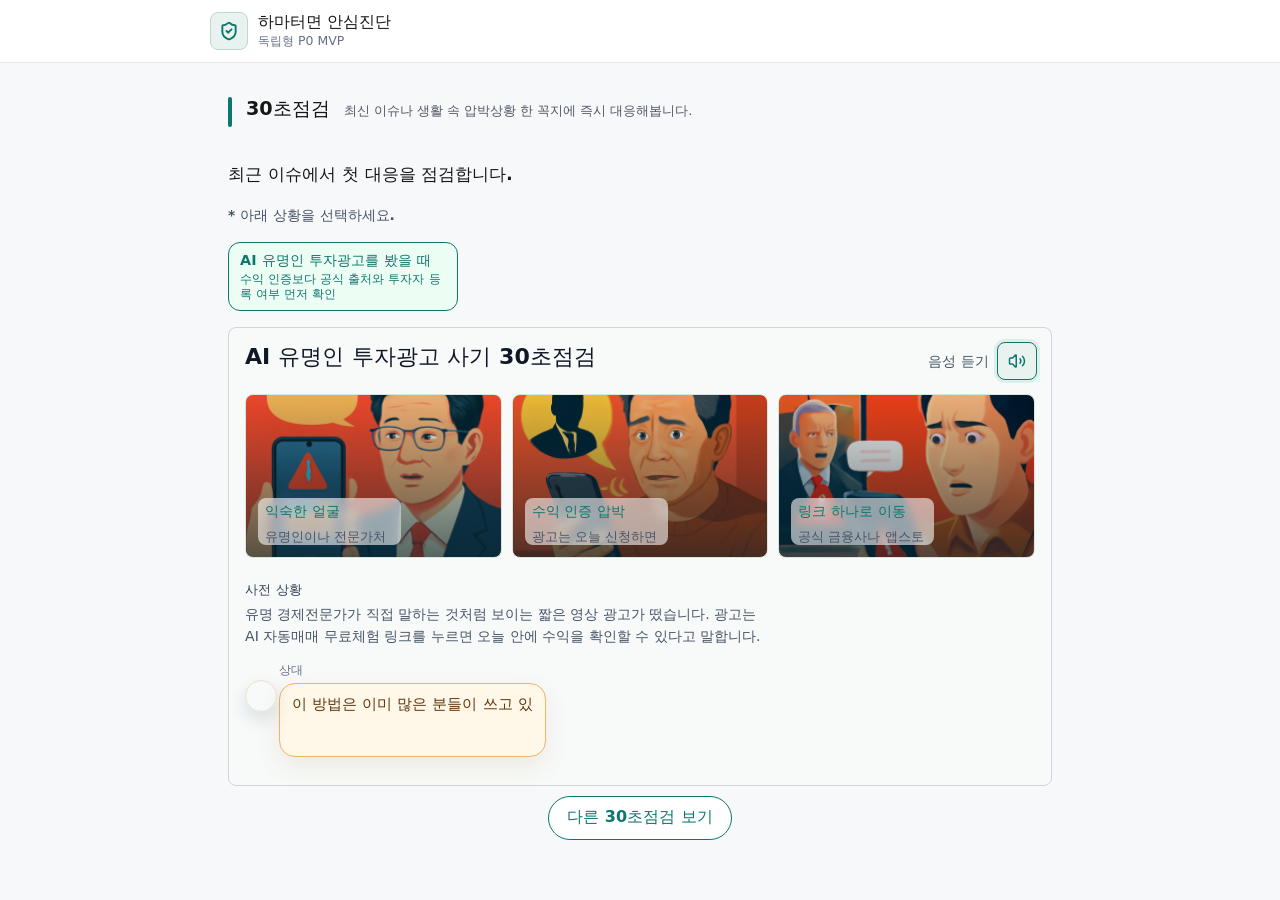
==== commit 78c4b62d: "Fix issue-check audio toggle" ====
--- a/docs/mini/2026-06-ai-deepfake-investment-ad/index.html
+++ b/docs/mini/2026-06-ai-deepfake-investment-ad/index.html
@@ -7,7 +7,7 @@
     <meta charset="UTF-8" />
     <meta name="viewport" content="width=device-width, initial-scale=1.0" />
     <title>AI Fraud Prevention MVP</title>
-    <script type="module" crossorigin src="./assets/index-0NgC3gu-.js"></script>
+    <script type="module" crossorigin src="./assets/index-D0koj0Z-.js"></script>
     <link rel="stylesheet" crossorigin href="./assets/index-Bc8JaOlA.css">
   </head>
   <body>
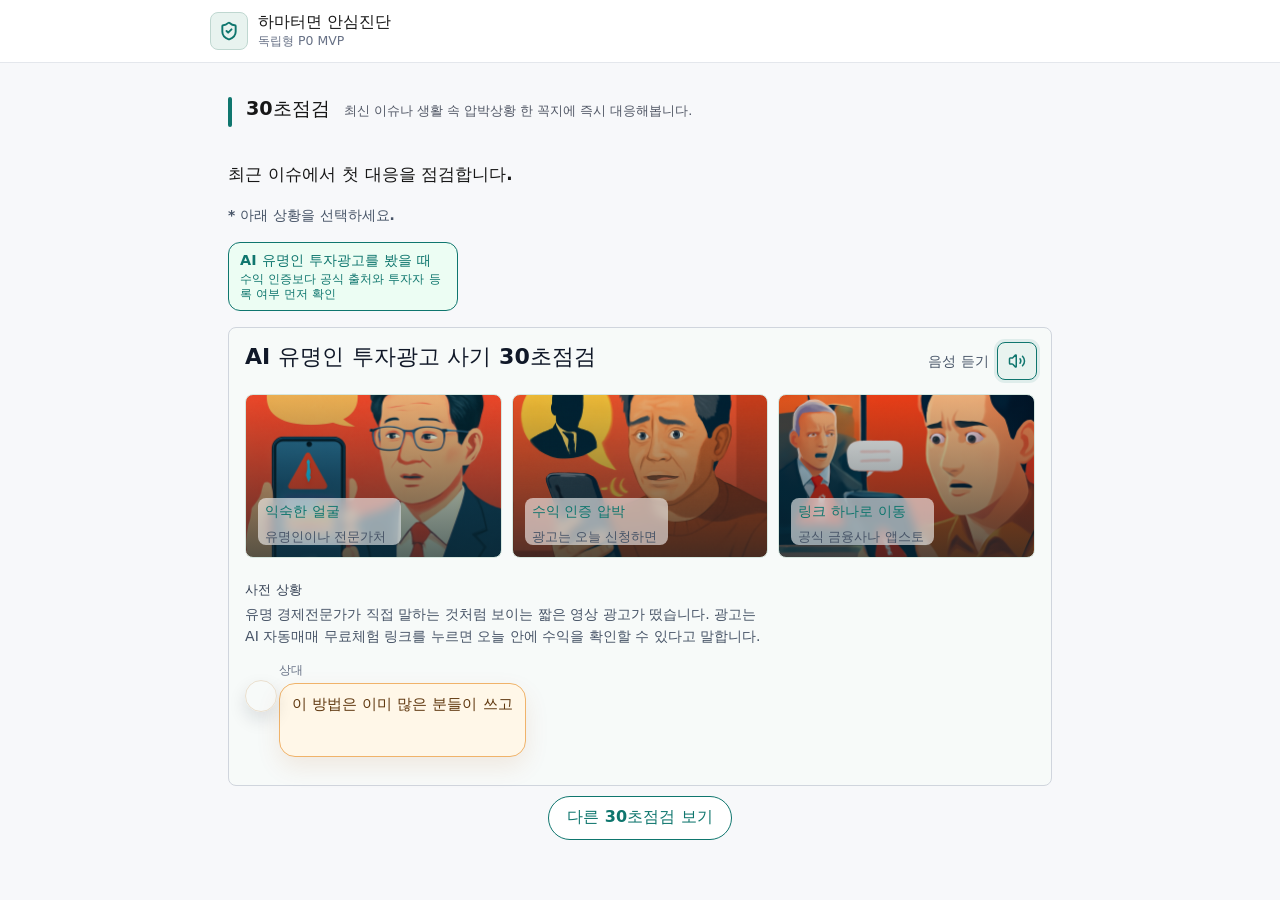
==== commit 1c95ad59: "Keep issue-check text flowing when muted" ====
--- a/docs/mini/2026-06-ai-deepfake-investment-ad/index.html
+++ b/docs/mini/2026-06-ai-deepfake-investment-ad/index.html
@@ -7,7 +7,7 @@
     <meta charset="UTF-8" />
     <meta name="viewport" content="width=device-width, initial-scale=1.0" />
     <title>AI Fraud Prevention MVP</title>
-    <script type="module" crossorigin src="./assets/index-D0koj0Z-.js"></script>
+    <script type="module" crossorigin src="./assets/index-DGfu9itg.js"></script>
     <link rel="stylesheet" crossorigin href="./assets/index-Bc8JaOlA.css">
   </head>
   <body>
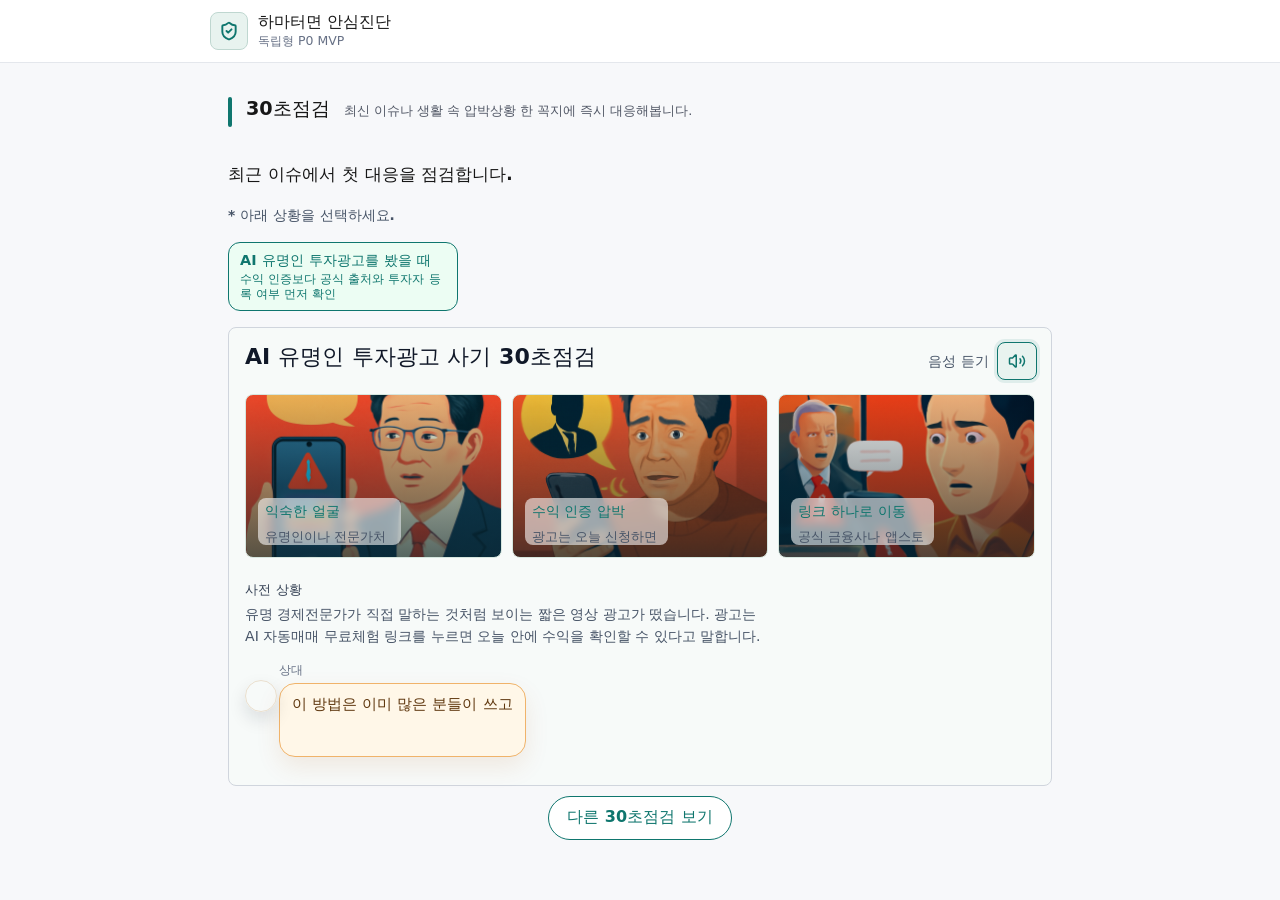
==== commit a274271c: "Update public 30sec check runtime content" ====
--- a/docs/mini/2026-06-ai-deepfake-investment-ad/index.html
+++ b/docs/mini/2026-06-ai-deepfake-investment-ad/index.html
@@ -7,7 +7,7 @@
     <meta charset="UTF-8" />
     <meta name="viewport" content="width=device-width, initial-scale=1.0" />
     <title>AI Fraud Prevention MVP</title>
-    <script type="module" crossorigin src="./assets/index-DGfu9itg.js"></script>
+    <script type="module" crossorigin src="./assets/index-CfIEQuZo.js"></script>
     <link rel="stylesheet" crossorigin href="./assets/index-Bc8JaOlA.css">
   </head>
   <body>
